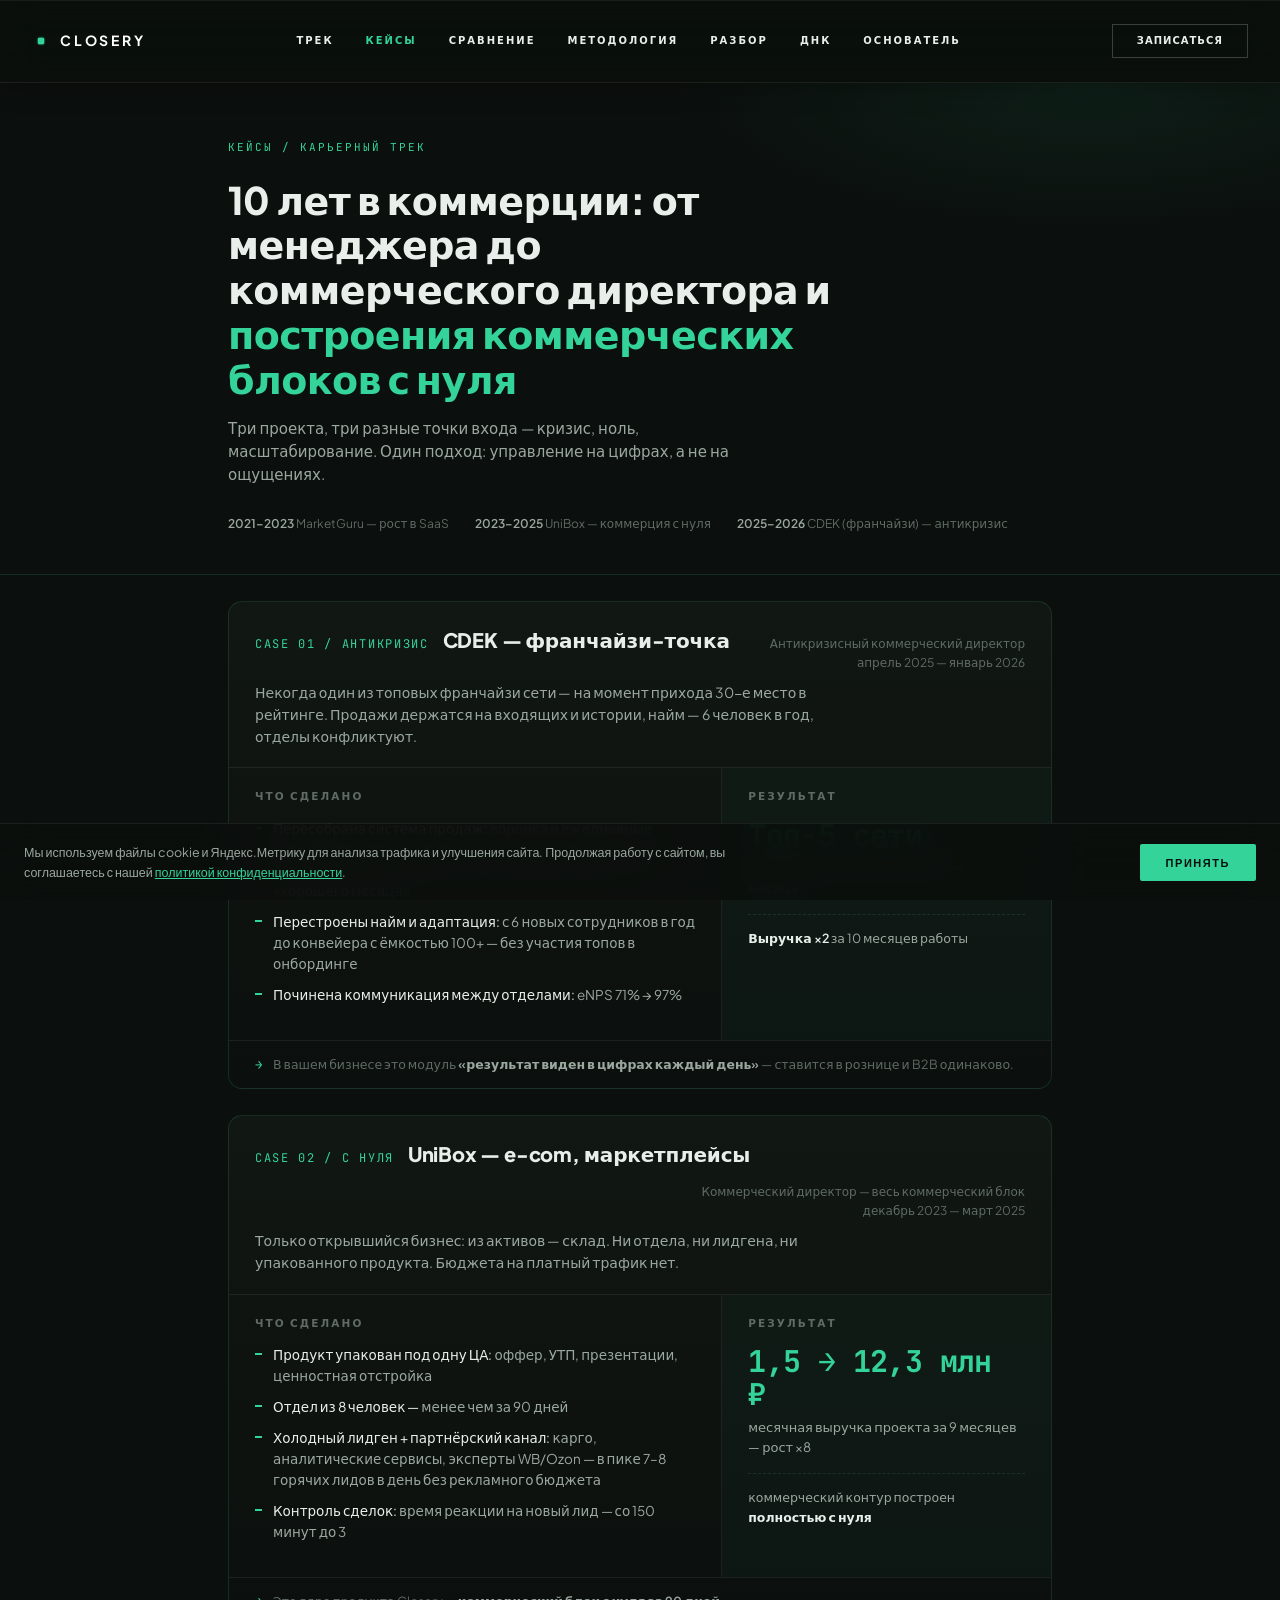
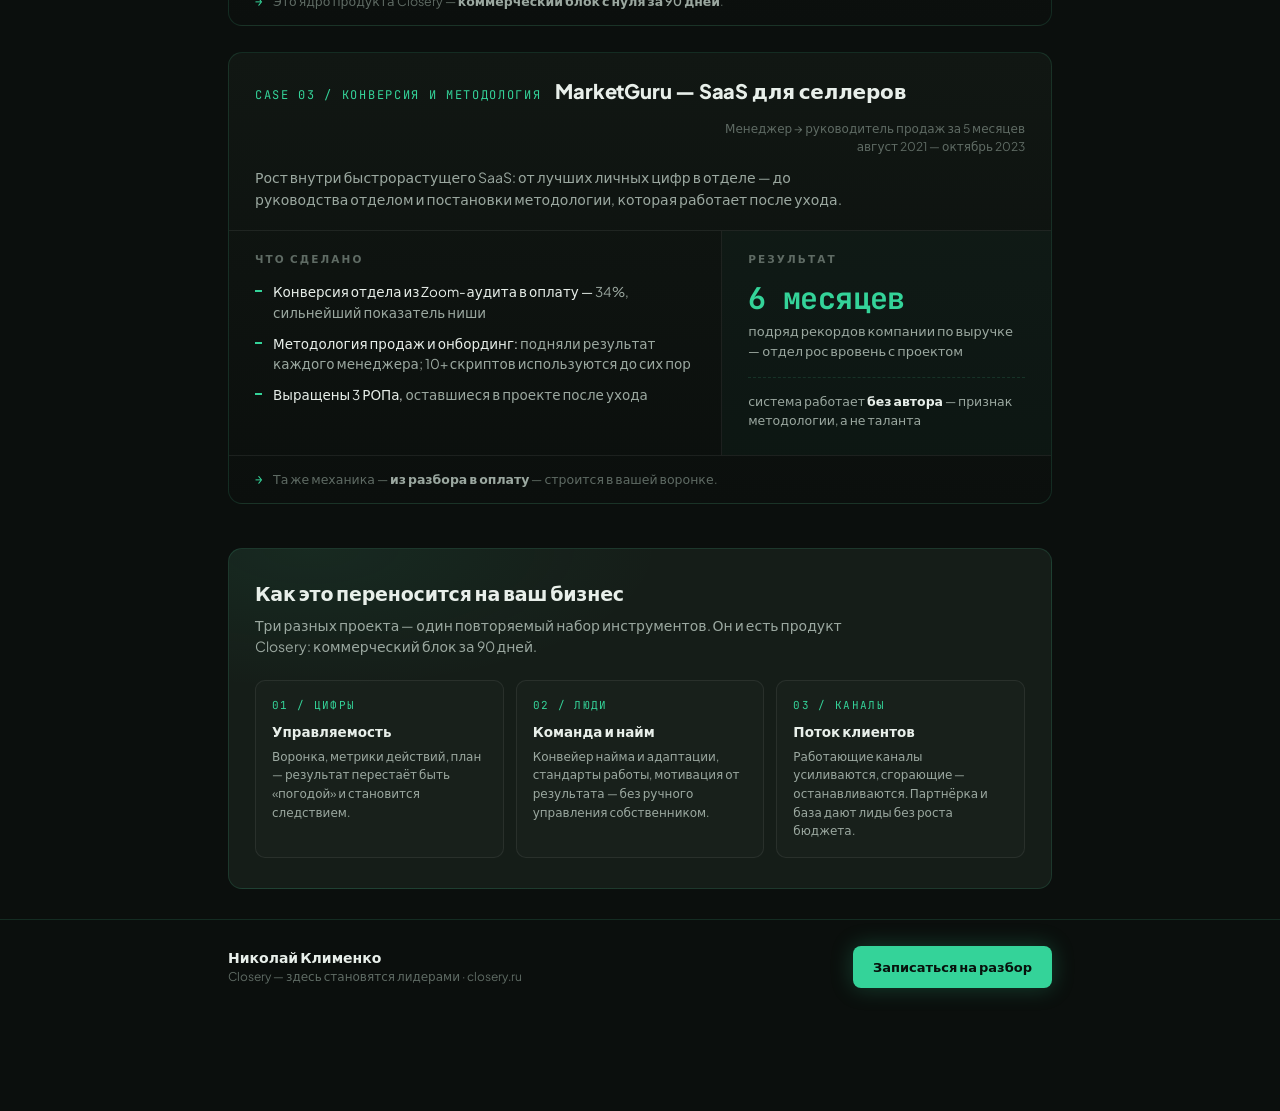
==== cases/index.html @ 0c9b5c78 "Страница кейсов /cases + пункт «Кейсы» в навигации Кейсы CDEK/UniBox/MarketGuru отдельной страницей " ====
<!DOCTYPE html>
<html lang="ru">
<head>
<meta charset="UTF-8">
<meta name="viewport" content="width=device-width, initial-scale=1.0">
<title>Closery — Кейсы</title>
<meta name="description" content="Кейсы Closery: CDEK — возврат франчайзи-точки в топ-5 сети, UniBox — коммерческий блок с нуля и рост ×8, MarketGuru — 34% конверсии и рекорды выручки.">
<link rel="canonical" href="https://closery.ru/cases/">
<meta name="robots" content="index, follow">
<meta name="theme-color" content="#0B0F0D">
<link rel="icon" href="/favicon.ico" sizes="any">
<link rel="icon" type="image/svg+xml" href="/mark-transparent.svg">
<link rel="apple-touch-icon" href="/apple-touch-icon.png">
<link rel="icon" type="image/png" sizes="192x192" href="/mark-192.png">
<meta property="og:type" content="website">
<meta property="og:site_name" content="Closery">
<meta property="og:locale" content="ru_RU">
<meta property="og:url" content="https://closery.ru/cases/">
<meta property="og:title" content="Closery — Кейсы">
<meta property="og:description" content="CDEK: 30-е место → топ-5 сети. UniBox: с нуля до 12,3 млн ₽/мес. MarketGuru: 34% конверсии и 6 месяцев рекордов.">
<meta property="og:image" content="https://closery.ru/mark-512.png">
<link rel="preconnect" href="https://fonts.googleapis.com">
<link rel="preconnect" href="https://fonts.gstatic.com" crossorigin>
<link href="https://fonts.googleapis.com/css2?family=Plus+Jakarta+Sans:wght@400;500;600;700;800&family=JetBrains+Mono:wght@400;500;700&display=swap" rel="stylesheet">
<style>
  :root{
    --bg:#0B0F0D;
    --surface:#111713;
    --surface-2:#151D18;
    --line:rgba(80,220,160,.14);
    --line-soft:rgba(255,255,255,.07);
    --emerald:#34D399;
    --emerald-dim:#1E7A57;
    --text:#E8EFEA;
    --muted:#9BA8A0;
    --faint:#5F6B64;
  }
  *{margin:0;padding:0;box-sizing:border-box}
  html{scroll-behavior:smooth}
  body{
    background:var(--bg);
    color:var(--text);
    font-family:'Plus Jakarta Sans',system-ui,sans-serif;
    line-height:1.55;
    -webkit-font-smoothing:antialiased;
  }
  .mono{font-family:'JetBrains Mono',monospace}
  .wrap{max-width:880px;margin:0 auto;padding:0 28px}

  /* ---------- навбар (идентичен главной) ---------- */
  #cl-nav{position:sticky;top:0;z-index:60;display:flex;justify-content:space-between;align-items:center;width:100%;padding:1.5rem 2rem;background:rgba(11,15,13,.2);-webkit-backdrop-filter:blur(20px) saturate(160%);backdrop-filter:blur(20px) saturate(160%);border-bottom:1px solid rgba(255,255,255,.07);box-shadow:inset 0 1px 0 rgba(255,255,255,.06),0 4px 24px rgba(0,0,0,.25);transition:background .4s,box-shadow .4s,border-color .4s}
  #cl-nav.cl-scrolled{background:rgba(11,15,13,.6);-webkit-backdrop-filter:blur(28px) saturate(200%);backdrop-filter:blur(28px) saturate(200%);border-bottom-color:rgba(52,211,153,.2);box-shadow:inset 0 1px 0 rgba(255,255,255,.1),0 8px 32px rgba(0,0,0,.5)}
  .logo-btn{cursor:pointer;color:#fff !important;font-size:14px;font-weight:700;text-transform:uppercase;letter-spacing:.2em;display:inline-flex;align-items:center;gap:10px;transition:letter-spacing .35s ease,color .2s;text-decoration:none}
  .logo-btn:hover{color:var(--emerald) !important;letter-spacing:.3em}
  .nav-links{display:flex;gap:2rem;font-size:10px;font-weight:700;text-transform:uppercase;letter-spacing:.2em}
  .nav-lnk{color:var(--text);transition:color .2s;text-decoration:none}
  .nav-lnk:hover{color:var(--emerald)}
  .nav-active{color:var(--emerald)}
  .nav-right{display:flex;align-items:center;gap:1rem}
  #cl-nav-cta{padding:.5rem 1.5rem;border:1px solid rgba(255,255,255,.2);font-size:10px;font-weight:700;text-transform:uppercase;letter-spacing:.1em;color:var(--text);text-decoration:none;transition:all .2s}
  #cl-nav-cta:hover{background:var(--emerald);border-color:var(--emerald);color:#07110C}
  #cl-hamburger{display:none;flex-direction:column;gap:5px;cursor:pointer;padding:4px;background:none;border:none}
  #cl-hamburger span{display:block;width:22px;height:2px;background:var(--text);border-radius:2px;transition:transform .3s ease,opacity .3s ease}
  #cl-hamburger.open span:nth-child(1){transform:translateY(7px) rotate(45deg)}
  #cl-hamburger.open span:nth-child(2){opacity:0}
  #cl-hamburger.open span:nth-child(3){transform:translateY(-7px) rotate(-45deg)}
  #cl-mob-menu{display:none;position:fixed;top:70px;left:0;right:0;bottom:0;background:rgba(11,15,13,.97);-webkit-backdrop-filter:blur(24px);backdrop-filter:blur(24px);z-index:59;padding:1.5rem 2rem;flex-direction:column;gap:1.25rem;overflow-y:auto}
  #cl-mob-menu.open{display:flex}
  body.cl-menu-open{overflow:hidden}
  #cl-mob-menu a{color:var(--faint);font-size:11px;font-weight:700;letter-spacing:.2em;text-transform:uppercase;text-decoration:none;padding:.75rem 0;border-bottom:1px solid rgba(255,255,255,.05);transition:color .2s}
  #cl-mob-menu a:hover,#cl-mob-menu a.nav-active{color:var(--emerald)}
  @media(max-width:768px){.nav-links{display:none}#cl-hamburger{display:flex}}
  @media(max-width:400px){#cl-nav-cta{display:none}}

  /* ---------- header ---------- */
  header{
    padding:56px 0 40px;
    border-bottom:1px solid var(--line);
    position:relative;
    overflow:hidden;
  }
  header::after{
    content:"";
    position:absolute;inset:0;
    background:radial-gradient(600px 220px at 85% 0%, rgba(52,211,153,.08), transparent 70%);
    pointer-events:none;
  }
  .page-tag{
    font-family:'JetBrains Mono',monospace;
    font-size:11px;color:var(--emerald);letter-spacing:.18em;text-transform:uppercase;
    margin-bottom:22px;
  }
  h1{
    font-size:clamp(26px,4.5vw,38px);
    font-weight:800;line-height:1.18;letter-spacing:-.015em;
    max-width:620px;
  }
  h1 em{font-style:normal;color:var(--emerald)}
  .subtitle{
    margin-top:14px;font-size:15px;color:var(--muted);max-width:560px;
  }
  .track{
    margin-top:30px;
    display:flex;flex-wrap:wrap;gap:8px 26px;
    font-size:12px;color:var(--faint);
  }
  .track b{color:var(--muted);font-weight:600}

  /* ---------- case card ---------- */
  main{padding:14px 0 0}
  .case{
    border:1px solid var(--line);
    border-radius:14px;
    background:linear-gradient(180deg,var(--surface) 0%,var(--bg) 100%);
    margin:26px 0;
    overflow:hidden;
  }
  .case-head{
    display:flex;align-items:baseline;gap:14px;flex-wrap:wrap;
    padding:22px 26px 0;
  }
  .case-index{
    font-family:'JetBrains Mono',monospace;
    font-size:12px;color:var(--emerald);letter-spacing:.14em;
  }
  .case-title{
    font-size:20px;font-weight:800;letter-spacing:-.01em;
  }
  .case-role{
    font-size:12px;color:var(--faint);margin-left:auto;text-align:right;
  }
  .case-context{
    padding:10px 26px 0;
    font-size:14px;color:var(--muted);max-width:640px;
  }
  .case-body{
    display:grid;grid-template-columns:1.5fr 1fr;gap:0;
    margin-top:20px;border-top:1px solid var(--line-soft);
  }
  .case-actions{
    padding:20px 26px 24px;
    border-right:1px solid var(--line-soft);
  }
  .case-actions h3, .case-result h3{
    font-size:10.5px;font-weight:700;letter-spacing:.2em;
    text-transform:uppercase;color:var(--faint);margin-bottom:14px;
  }
  .case-actions ul{list-style:none}
  .case-actions li{
    position:relative;padding-left:18px;
    font-size:13.5px;color:var(--text);
    margin-bottom:10px;
  }
  .case-actions li::before{
    content:"";position:absolute;left:0;top:8px;
    width:7px;height:2px;background:var(--emerald);
  }
  .case-actions li span{color:var(--muted)}
  .case-result{
    padding:20px 26px 24px;
    background:rgba(52,211,153,.03);
  }
  .result-num{
    font-family:'JetBrains Mono',monospace;
    font-size:clamp(24px,3.4vw,30px);
    font-weight:700;color:var(--emerald);
    line-height:1.1;letter-spacing:-.02em;
  }
  .result-label{
    font-size:13px;color:var(--muted);margin-top:6px;
  }
  .result-extra{
    margin-top:16px;padding-top:14px;
    border-top:1px dashed var(--line);
    font-size:12.5px;color:var(--muted);
  }
  .result-extra b{color:var(--text);font-weight:600}
  .case-transfer{
    border-top:1px solid var(--line-soft);
    padding:14px 26px;
    font-size:12.5px;color:var(--faint);
    display:flex;gap:10px;align-items:baseline;
  }
  .case-transfer .arrow{color:var(--emerald);font-family:'JetBrains Mono',monospace}
  .case-transfer b{color:var(--muted);font-weight:600}

  /* ---------- bridge ---------- */
  .bridge{
    margin:44px 0 30px;
    border:1px solid var(--line);
    border-radius:14px;
    background:
      radial-gradient(500px 200px at 10% 0%, rgba(52,211,153,.07), transparent 70%),
      var(--surface-2);
    padding:30px 26px;
  }
  .bridge h2{
    font-size:19px;font-weight:800;letter-spacing:-.01em;margin-bottom:6px;
  }
  .bridge p.lead{font-size:14px;color:var(--muted);max-width:600px}
  .bridge-grid{
    margin-top:22px;
    display:grid;grid-template-columns:repeat(3,1fr);gap:12px;
  }
  .bridge-item{
    border:1px solid var(--line-soft);
    border-radius:10px;
    padding:16px;
    background:rgba(255,255,255,.015);
  }
  .bridge-item .k{
    font-family:'JetBrains Mono',monospace;
    font-size:11px;color:var(--emerald);letter-spacing:.12em;
    margin-bottom:8px;
  }
  .bridge-item .t{font-size:13.5px;font-weight:700;margin-bottom:5px}
  .bridge-item .d{font-size:12px;color:var(--muted)}

  /* ---------- footer ---------- */
  footer{
    border-top:1px solid var(--line);
    margin-top:10px;
    padding:26px 0 46px;
  }
  .foot-name{font-size:14px;font-weight:700}
  .foot-note{font-size:12px;color:var(--faint)}
  .foot-cta{
    margin-left:auto;
    font-size:13px;font-weight:700;color:#07110C;
    background:var(--emerald);
    padding:11px 20px;border-radius:8px;
    text-decoration:none;
    box-shadow:0 0 22px rgba(52,211,153,.25);
  }

  @media (max-width:680px){
    .case-body{grid-template-columns:1fr}
    .case-actions{border-right:none;border-bottom:1px solid var(--line-soft)}
    .bridge-grid{grid-template-columns:1fr}
    .case-role{margin-left:0;text-align:left;width:100%}
    .foot-cta{margin-left:0}
  }
  @media print{
    body{background:#0B0F0D}
    .case{break-inside:avoid}
  }
</style>
</head>
<body>

<nav id="cl-nav">
  <a href="/" class="logo-btn"><img src="/mark-transparent.svg" alt="" width="18" height="18" style="flex:none">Closery</a>
  <div class="nav-links">
    <a href="/#track"    class="nav-lnk">Трек</a>
    <a href="/cases"     class="nav-lnk nav-active">Кейсы</a>
    <a href="/#versus"   class="nav-lnk">Сравнение</a>
    <a href="/#method"   class="nav-lnk">Методология</a>
    <a href="/#audit"    class="nav-lnk">Разбор</a>
    <a href="/dna"       class="nav-lnk">ДНК</a>
    <a href="/#founder"  class="nav-lnk">Основатель</a>
  </div>
  <div class="nav-right">
    <a id="cl-nav-cta" href="/#cta">Записаться</a>
    <button id="cl-hamburger" aria-label="Меню" aria-expanded="false"><span></span><span></span><span></span></button>
  </div>
</nav>
<div id="cl-mob-menu" role="navigation">
  <a href="/#track">Трек</a>
  <a href="/cases" class="nav-active">Кейсы</a>
  <a href="/#versus">Сравнение</a>
  <a href="/#method">Методология</a>
  <a href="/#audit">Разбор</a>
  <a href="/dna">ДНК</a>
  <a href="/#founder">Основатель</a>
</div>

<header>
  <div class="wrap">
    <div class="page-tag">Кейсы / Карьерный трек</div>
    <h1>10 лет в коммерции: от менеджера до коммерческого директора и <em>построения коммерческих блоков с нуля</em></h1>
    <p class="subtitle">Три проекта, три разные точки входа — кризис, ноль, масштабирование. Один подход: управление на цифрах, а не на ощущениях.</p>
    <div class="track">
      <span><b>2021–2023</b> MarketGuru — рост в SaaS</span>
      <span><b>2023–2025</b> UniBox — коммерция с нуля</span>
      <span><b>2025–2026</b> CDEK (франчайзи) — антикризис</span>
    </div>
  </div>
</header>

<main class="wrap">

  <!-- CASE 1: CDEK -->
  <section class="case">
    <div class="case-head">
      <div class="case-index">CASE 01 / АНТИКРИЗИС</div>
      <div class="case-title">CDEK — франчайзи-точка</div>
      <div class="case-role">Антикризисный коммерческий директор<br>апрель 2025 — январь 2026</div>
    </div>
    <p class="case-context">Некогда один из топовых франчайзи сети — на момент прихода 30-е место в рейтинге. Продажи держатся на входящих и истории, найм — 6 человек в год, отделы конфликтуют.</p>
    <div class="case-body">
      <div class="case-actions">
        <h3>Что сделано</h3>
        <ul>
          <li>Пересобрана система продаж: <span>воронка и ежедневные метрики действий каждого сотрудника в общей таблице — результат стал следствием считаемых действий, а не «хорошего месяца»</span></li>
          <li>Перестроены найм и адаптация: <span>с 6 новых сотрудников в год до конвейера с ёмкостью 100+ — без участия топов в онбординге</span></li>
          <li>Починена коммуникация между отделами: <span>eNPS 71% → 97%</span></li>
        </ul>
      </div>
      <div class="case-result">
        <h3>Результат</h3>
        <div class="result-num">Топ-5 сети</div>
        <div class="result-label">возврат точки с 30-го места за 4,5 месяца</div>
        <div class="result-extra"><b>Выручка ×2</b> за 10 месяцев работы</div>
      </div>
    </div>
    <div class="case-transfer">
      <span class="arrow">→</span>
      <span>В вашем бизнесе это модуль <b>«результат виден в цифрах каждый день»</b> — ставится в рознице и B2B одинаково.</span>
    </div>
  </section>

  <!-- CASE 2: UniBox -->
  <section class="case">
    <div class="case-head">
      <div class="case-index">CASE 02 / С НУЛЯ</div>
      <div class="case-title">UniBox — e-com, маркетплейсы</div>
      <div class="case-role">Коммерческий директор — весь коммерческий блок<br>декабрь 2023 — март 2025</div>
    </div>
    <p class="case-context">Только открывшийся бизнес: из активов — склад. Ни отдела, ни лидгена, ни упакованного продукта. Бюджета на платный трафик нет.</p>
    <div class="case-body">
      <div class="case-actions">
        <h3>Что сделано</h3>
        <ul>
          <li>Продукт упакован под одну ЦА: <span>оффер, УТП, презентации, ценностная отстройка</span></li>
          <li>Отдел из 8 человек — <span>менее чем за 90 дней</span></li>
          <li>Холодный лидген + партнёрский канал: <span>карго, аналитические сервисы, эксперты WB/Ozon — в пике 7–8 горячих лидов в день без рекламного бюджета</span></li>
          <li>Контроль сделок: <span>время реакции на новый лид — со 150 минут до 3</span></li>
        </ul>
      </div>
      <div class="case-result">
        <h3>Результат</h3>
        <div class="result-num">1,5 → 12,3 млн ₽</div>
        <div class="result-label">месячная выручка проекта за 9 месяцев — рост ×8</div>
        <div class="result-extra">коммерческий контур построен <b>полностью с нуля</b></div>
      </div>
    </div>
    <div class="case-transfer">
      <span class="arrow">→</span>
      <span>Это ядро продукта Closery — <b>коммерческий блок с нуля за 90 дней</b>.</span>
    </div>
  </section>

  <!-- CASE 3: MarketGuru -->
  <section class="case">
    <div class="case-head">
      <div class="case-index">CASE 03 / КОНВЕРСИЯ И МЕТОДОЛОГИЯ</div>
      <div class="case-title">MarketGuru — SaaS для селлеров</div>
      <div class="case-role">Менеджер → руководитель продаж за 5 месяцев<br>август 2021 — октябрь 2023</div>
    </div>
    <p class="case-context">Рост внутри быстрорастущего SaaS: от лучших личных цифр в отделе — до руководства отделом и постановки методологии, которая работает после ухода.</p>
    <div class="case-body">
      <div class="case-actions">
        <h3>Что сделано</h3>
        <ul>
          <li>Конверсия отдела из Zoom-аудита в оплату — <span>34%, сильнейший показатель ниши</span></li>
          <li>Методология продаж и онбординг: <span>подняли результат каждого менеджера; 10+ скриптов используются до сих пор</span></li>
          <li>Выращены 3 РОПа, <span>оставшиеся в проекте после ухода</span></li>
        </ul>
      </div>
      <div class="case-result">
        <h3>Результат</h3>
        <div class="result-num">6 месяцев</div>
        <div class="result-label">подряд рекордов компании по выручке — отдел рос вровень с проектом</div>
        <div class="result-extra">система работает <b>без автора</b> — признак методологии, а не таланта</div>
      </div>
    </div>
    <div class="case-transfer">
      <span class="arrow">→</span>
      <span>Та же механика — <b>из разбора в оплату</b> — строится в вашей воронке.</span>
    </div>
  </section>

  <!-- BRIDGE -->
  <section class="bridge">
    <h2>Как это переносится на ваш бизнес</h2>
    <p class="lead">Три разных проекта — один повторяемый набор инструментов. Он и есть продукт Closery: коммерческий блок за 90 дней.</p>
    <div class="bridge-grid">
      <div class="bridge-item">
        <div class="k">01 / ЦИФРЫ</div>
        <div class="t">Управляемость</div>
        <div class="d">Воронка, метрики действий, план — результат перестаёт быть «погодой» и становится следствием.</div>
      </div>
      <div class="bridge-item">
        <div class="k">02 / ЛЮДИ</div>
        <div class="t">Команда и найм</div>
        <div class="d">Конвейер найма и адаптации, стандарты работы, мотивация от результата — без ручного управления собственником.</div>
      </div>
      <div class="bridge-item">
        <div class="k">03 / КАНАЛЫ</div>
        <div class="t">Поток клиентов</div>
        <div class="d">Работающие каналы усиливаются, сгорающие — останавливаются. Партнёрка и база дают лиды без роста бюджета.</div>
      </div>
    </div>
  </section>

</main>

<footer>
  <div class="wrap" style="display:flex;align-items:center;gap:18px;flex-wrap:wrap;width:100%">
    <div>
      <div class="foot-name">Николай Клименко</div>
      <div class="foot-note">Closery — здесь становятся лидерами · closery.ru</div>
    </div>
    <a class="foot-cta" href="/#cta">Записаться на разбор</a>
  </div>
</footer>

<script>
(function(){
  var nav=document.getElementById('cl-nav');
  function upd(){if(nav)nav.classList.toggle('cl-scrolled',window.scrollY>40);}
  window.addEventListener('scroll',upd,{passive:true}); upd();
  var h=document.getElementById('cl-hamburger'), m=document.getElementById('cl-mob-menu');
  if(h){h.addEventListener('click',function(){var o=m.classList.toggle('open');h.classList.toggle('open',o);h.setAttribute('aria-expanded',String(o));document.body.classList.toggle('cl-menu-open',o);});}
})();
</script>
<script src="/cookie-consent.js" defer></script>
</body>
</html>
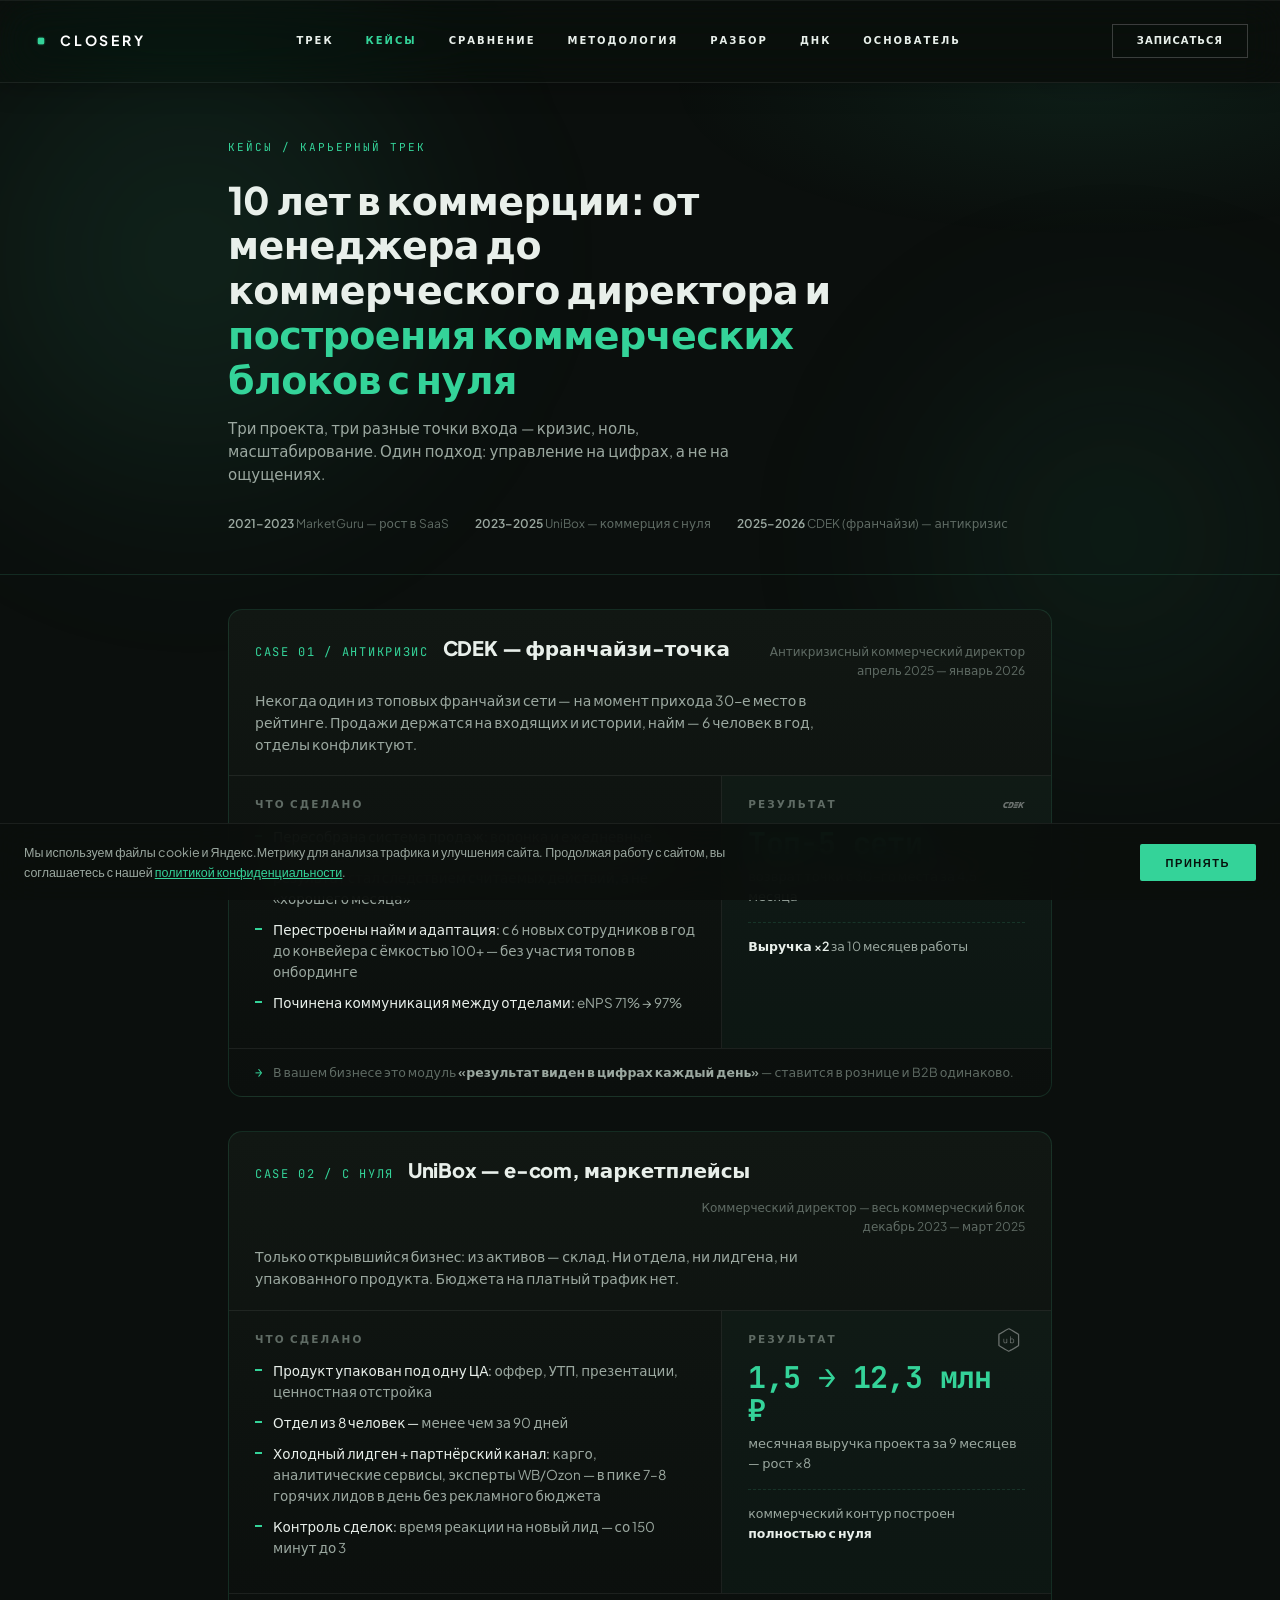
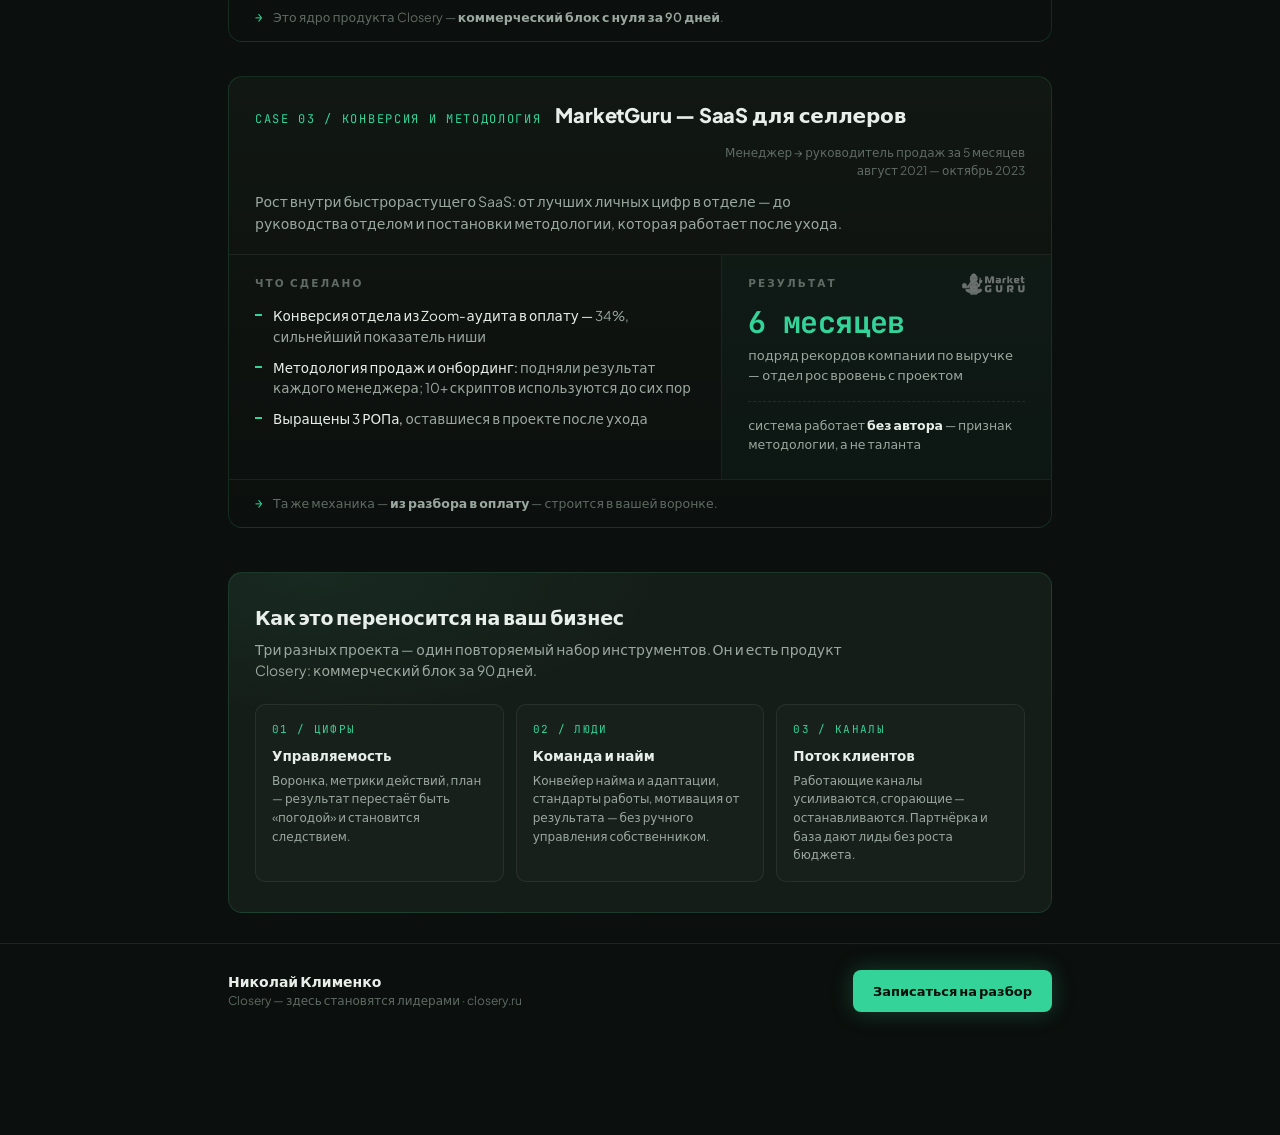
==== commit 11903a0d: "Hero «Найдём потери», замок 1 млн+, единые логотипы, полировка кейсов Hero: «Найдём потери. Посчитае" ====
--- a/cases/index.html
+++ b/cases/index.html
@@ -42,10 +42,42 @@
     color:var(--text);
     font-family:'Plus Jakarta Sans',system-ui,sans-serif;
     line-height:1.55;
-    -webkit-font-smoothing:antialiased;
   }
   .mono{font-family:'JetBrains Mono',monospace}
   .wrap{max-width:880px;margin:0 auto;padding:0 28px}
+
+  /* ---------- аврора-фон (как на главной) ---------- */
+  #cl-aurora{position:fixed;inset:0;z-index:0;pointer-events:none;overflow:hidden}
+  #cl-aurora b{position:absolute;border-radius:50%;filter:blur(70px);display:block}
+  #cl-aurora .a1{width:60vw;height:60vw;left:-15vw;top:-10vw;background:radial-gradient(circle,rgba(52,211,153,.12),transparent 62%);animation:aur1 28s ease-in-out infinite}
+  #cl-aurora .a2{width:50vw;height:50vw;right:-12vw;top:24vh;background:radial-gradient(circle,rgba(30,122,87,.15),transparent 62%);animation:aur2 34s ease-in-out infinite}
+  @keyframes aur1{0%,100%{transform:translate(0,0) scale(1)}50%{transform:translate(6vw,4vh) scale(1.12)}}
+  @keyframes aur2{0%,100%{transform:translate(0,0) scale(1)}50%{transform:translate(-5vw,6vh) scale(1.1)}}
+  header,main,footer{position:relative;z-index:1}
+
+  /* ---------- reveal (как на главной) ---------- */
+  .reveal{opacity:0;transform:translateY(26px);
+    transition:opacity .72s cubic-bezier(.16,1,.3,1),transform .72s cubic-bezier(.16,1,.3,1)}
+  .reveal.in{opacity:1;transform:none}
+  .rd1{transition-delay:.1s}.rd2{transition-delay:.2s}.rd3{transition-delay:.3s}
+  @media(prefers-reduced-motion:reduce){
+    .reveal{opacity:1;transform:none;transition:none}
+    #cl-aurora b{animation:none}
+  }
+
+  /* ---------- логотипы компаний (единый масштаб с главной) ---------- */
+  .case-logo{
+    position:absolute;top:18px;right:26px;
+    height:22px;width:auto;max-width:92px;object-fit:contain;
+    filter:brightness(0) invert(1);opacity:.38;
+    transition:opacity .3s ease;
+  }
+  .case-logo[src*="unibox"]{height:32px;top:13px}
+  .case:hover .case-logo{opacity:.7}
+  @media(max-width:680px){
+    .case-logo{height:18px;max-width:78px;top:16px;right:20px}
+    .case-logo[src*="unibox"]{height:26px;top:12px}
+  }
 
   /* ---------- навбар (идентичен главной) ---------- */
   #cl-nav{position:sticky;top:0;z-index:60;display:flex;justify-content:space-between;align-items:center;width:100%;padding:1.5rem 2rem;background:rgba(11,15,13,.2);-webkit-backdrop-filter:blur(20px) saturate(160%);backdrop-filter:blur(20px) saturate(160%);border-bottom:1px solid rgba(255,255,255,.07);box-shadow:inset 0 1px 0 rgba(255,255,255,.06),0 4px 24px rgba(0,0,0,.25);transition:background .4s,box-shadow .4s,border-color .4s}
@@ -71,6 +103,7 @@
   #cl-mob-menu a:hover,#cl-mob-menu a.nav-active{color:var(--emerald)}
   @media(max-width:768px){.nav-links{display:none}#cl-hamburger{display:flex}}
   @media(max-width:400px){#cl-nav-cta{display:none}}
+  #cl-progress{position:fixed;top:0;left:0;height:2px;width:0;z-index:70;background:linear-gradient(90deg,var(--emerald-dim),var(--emerald));box-shadow:0 0 10px rgba(52,211,153,.5)}
 
   /* ---------- header ---------- */
   header{
@@ -112,8 +145,14 @@
     border:1px solid var(--line);
     border-radius:14px;
     background:linear-gradient(180deg,var(--surface) 0%,var(--bg) 100%);
-    margin:26px 0;
+    margin:34px 0;
     overflow:hidden;
+    transition:transform .45s cubic-bezier(.16,1,.3,1),border-color .45s ease,box-shadow .45s ease;
+  }
+  .case:hover{
+    transform:translateY(-3px);
+    border-color:rgba(52,211,153,.32);
+    box-shadow:0 24px 60px rgba(0,0,0,.45),0 0 32px rgba(52,211,153,.07);
   }
   .case-head{
     display:flex;align-items:baseline;gap:14px;flex-wrap:wrap;
@@ -157,6 +196,7 @@
   }
   .case-actions li span{color:var(--muted)}
   .case-result{
+    position:relative;
     padding:20px 26px 24px;
     background:rgba(52,211,153,.03);
   }
@@ -247,6 +287,9 @@
 </style>
 </head>
 <body>
+
+<div id="cl-aurora" aria-hidden="true"><b class="a1"></b><b class="a2"></b></div>
+<div id="cl-progress"></div>
 
 <nav id="cl-nav">
   <a href="/" class="logo-btn"><img src="/mark-transparent.svg" alt="" width="18" height="18" style="flex:none">Closery</a>
@@ -276,10 +319,10 @@
 
 <header>
   <div class="wrap">
-    <div class="page-tag">Кейсы / Карьерный трек</div>
-    <h1>10 лет в коммерции: от менеджера до коммерческого директора и <em>построения коммерческих блоков с нуля</em></h1>
-    <p class="subtitle">Три проекта, три разные точки входа — кризис, ноль, масштабирование. Один подход: управление на цифрах, а не на ощущениях.</p>
-    <div class="track">
+    <div class="page-tag reveal">Кейсы / Карьерный трек</div>
+    <h1 class="reveal rd1">10 лет в коммерции: от менеджера до коммерческого директора и <em>построения коммерческих блоков с нуля</em></h1>
+    <p class="subtitle reveal rd2">Три проекта, три разные точки входа — кризис, ноль, масштабирование. Один подход: управление на цифрах, а не на ощущениях.</p>
+    <div class="track reveal rd3">
       <span><b>2021–2023</b> MarketGuru — рост в SaaS</span>
       <span><b>2023–2025</b> UniBox — коммерция с нуля</span>
       <span><b>2025–2026</b> CDEK (франчайзи) — антикризис</span>
@@ -290,7 +333,7 @@
 <main class="wrap">
 
   <!-- CASE 1: CDEK -->
-  <section class="case">
+  <section class="case reveal">
     <div class="case-head">
       <div class="case-index">CASE 01 / АНТИКРИЗИС</div>
       <div class="case-title">CDEK — франчайзи-точка</div>
@@ -307,6 +350,7 @@
         </ul>
       </div>
       <div class="case-result">
+        <img src="/clients/cdek.svg" alt="CDEK" class="case-logo" loading="lazy">
         <h3>Результат</h3>
         <div class="result-num">Топ-5 сети</div>
         <div class="result-label">возврат точки с 30-го места за 4,5 месяца</div>
@@ -320,7 +364,7 @@
   </section>
 
   <!-- CASE 2: UniBox -->
-  <section class="case">
+  <section class="case reveal">
     <div class="case-head">
       <div class="case-index">CASE 02 / С НУЛЯ</div>
       <div class="case-title">UniBox — e-com, маркетплейсы</div>
@@ -338,6 +382,7 @@
         </ul>
       </div>
       <div class="case-result">
+        <img src="/clients/unibox.svg" alt="UniBox" class="case-logo" loading="lazy">
         <h3>Результат</h3>
         <div class="result-num">1,5 → 12,3 млн ₽</div>
         <div class="result-label">месячная выручка проекта за 9 месяцев — рост ×8</div>
@@ -351,7 +396,7 @@
   </section>
 
   <!-- CASE 3: MarketGuru -->
-  <section class="case">
+  <section class="case reveal">
     <div class="case-head">
       <div class="case-index">CASE 03 / КОНВЕРСИЯ И МЕТОДОЛОГИЯ</div>
       <div class="case-title">MarketGuru — SaaS для селлеров</div>
@@ -368,6 +413,7 @@
         </ul>
       </div>
       <div class="case-result">
+        <img src="/clients/marketguru.svg" alt="MarketGuru" class="case-logo" loading="lazy">
         <h3>Результат</h3>
         <div class="result-num">6 месяцев</div>
         <div class="result-label">подряд рекордов компании по выручке — отдел рос вровень с проектом</div>
@@ -381,7 +427,7 @@
   </section>
 
   <!-- BRIDGE -->
-  <section class="bridge">
+  <section class="bridge reveal">
     <h2>Как это переносится на ваш бизнес</h2>
     <p class="lead">Три разных проекта — один повторяемый набор инструментов. Он и есть продукт Closery: коммерческий блок за 90 дней.</p>
     <div class="bridge-grid">
@@ -420,8 +466,15 @@
   var nav=document.getElementById('cl-nav');
   function upd(){if(nav)nav.classList.toggle('cl-scrolled',window.scrollY>40);}
   window.addEventListener('scroll',upd,{passive:true}); upd();
+  var bar=document.getElementById('cl-progress');
+  function updBar(){if(!bar)return;var t=document.body.scrollHeight-window.innerHeight;bar.style.width=(t>0?(window.scrollY/t)*100:0)+'%';}
+  window.addEventListener('scroll',updBar,{passive:true}); updBar();
   var h=document.getElementById('cl-hamburger'), m=document.getElementById('cl-mob-menu');
   if(h){h.addEventListener('click',function(){var o=m.classList.toggle('open');h.classList.toggle('open',o);h.setAttribute('aria-expanded',String(o));document.body.classList.toggle('cl-menu-open',o);});}
+  var obs=new IntersectionObserver(function(es){
+    es.forEach(function(e){ if(e.isIntersecting){ e.target.classList.add('in'); obs.unobserve(e.target); } });
+  },{threshold:.12});
+  document.querySelectorAll('.reveal').forEach(function(el){ obs.observe(el); });
 })();
 </script>
 <script src="/cookie-consent.js" defer></script>
